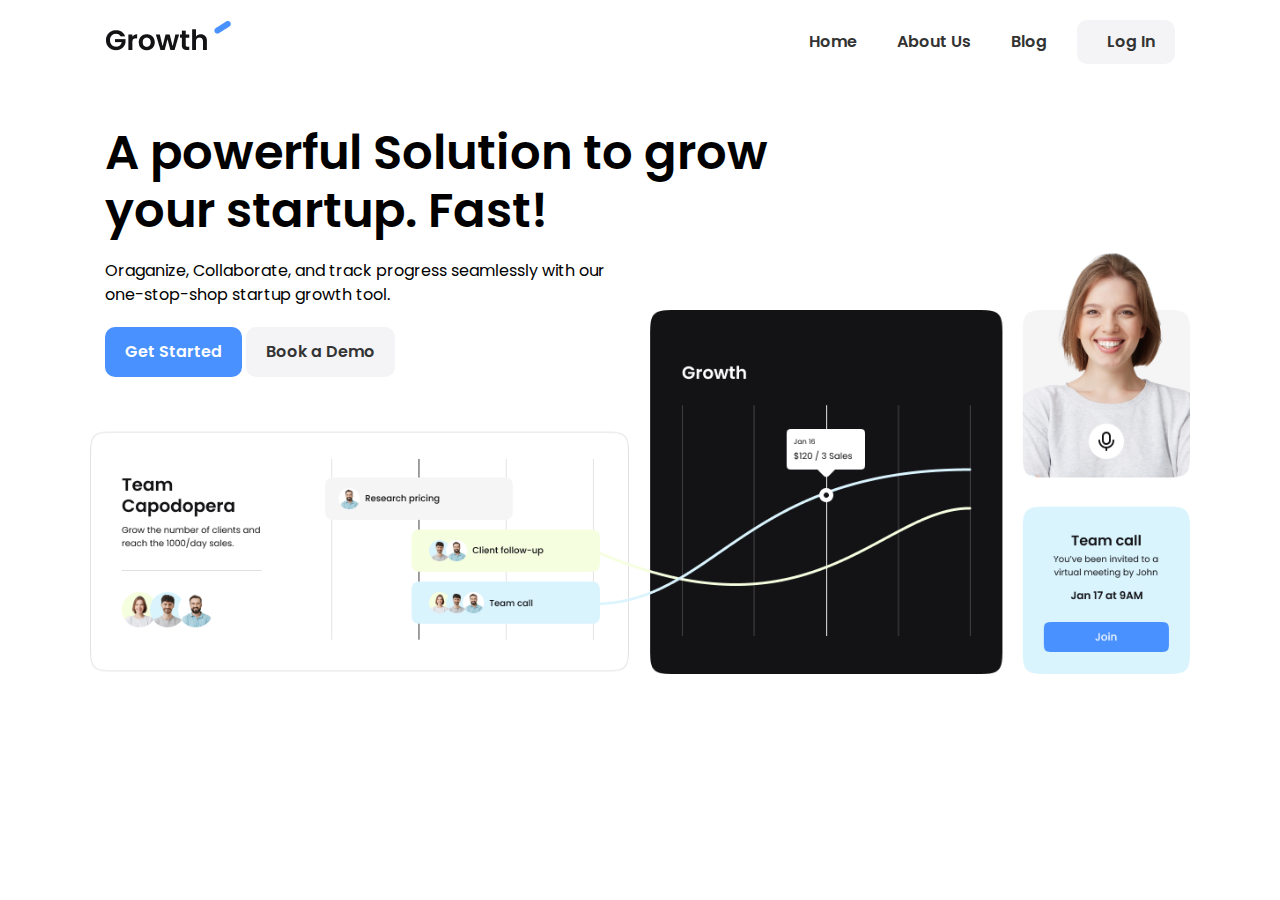
==== landing-page/task-1/index.html @ 0b894fc1 "new task" ====
<!DOCTYPE html>
<html lang="en">
<head>
    <meta charset="UTF-8">
    <meta name="viewport" content="width=device-width, initial-scale=1.0">
    <title>Growth App</title>
    <link rel="preconnect" href="https://fonts.googleapis.com">
<link rel="preconnect" href="https://fonts.gstatic.com" crossorigin>
<link href="https://fonts.googleapis.com/css2?family=Poppins:ital,wght@0,100;0,200;0,300;0,400;0,500;0,600;0,700;0,800;0,900;1,100;1,200;1,300;1,400;1,500;1,600;1,700;1,800;1,900&display=swap" rel="stylesheet">
<link rel="stylesheet" href="https://cdnjs.cloudflare.com/ajax/libs/font-awesome/6.5.2/css/all.min.css" 
integrity="sha512-SnH5WK+bZxgPHs44uWIX+LLJAJ9/2PkPKZ5QiAj6Ta86w+fsb2TkcmfRyVX3pBnMFcV7oQPJkl9QevSCWr3W6A==" 
crossorigin="anonymous" 
referrerpolicy="no-referrer" />   
<link rel="stylesheet" href="css/style.css">
<link rel="shortcut icon" href="images/favicon.ico" type="images/x-icon">
</head>
<body>
<nav class="navbar">
    <div class="container">
        <div class="logo">
            <a href="index.html">
                <img src="images/logo.png" alt="logo">
            </a>
        </div>
        <div class="main-menu">
            <ul>
                <li>
                    <a href="index.html">Home</a>
                </li>
                <li>
                    <a href="#">About Us</a>
                </li>
                <li>
                    <a href="#">Blog</a>
                </li>
                <li>
                    <a class="btn" href="#">
                        <i class="fas fa-user"></i>Log In
                    </a>
                </li>
            </ul>
        </div>
    </div>
</nav>
<!--Hero-->
<Section class="hero">
    <div class="container">
        <div class="hero-content">
            <h1 class="hero-heading text-xxl">
                A powerful Solution to grow your startup. Fast!
            </h1>
            <p class="hero-text">
               Oraganize, Collaborate, and track progress seamlessly with our one-stop-shop startup growth tool. 
            </p>
            <div class="hero-buttons">
                <a href="#" class="btn btn-primary">Get Started</a>
                <a href="#" class="btn"><i class="fas fa-laptop"></i> Book a Demo</a>
            </div>
        </div>
    </div>
</Section>

 <script src="js/main.js"></script>   
</body>
</html>
---- landing-page/task-1/css/style.css ----
* {
box-sizing: border-box;
margin: 0px;
padding: 0px;
}

:root {
    --primary-color:#4891ff;
    --light-color:#f4f4f6;
    --dark-color:#111;
}

body {
    font-family: 'Poppins', sans-serif;
    font-size: 16px;
    line-height: 1.5;
    background: #fff;
}

a {
    text-decoration: none;
    color: #333;
}

ul {
    list-style: none;
}

img {
    max-width: 100%;
    
}

/* Navbar */
.navbar {
    background: #fff;
    padding: 20px;
}

.navbar .container {
    display: flex;
    justify-content: space-between;
    align-items: center;
}

.navbar .main-menu ul {
    display: flex;

}

.navbar ul li a {
    padding: 10px 20px;
    display: block;
    font-weight: 600;
    transition: 0.5s;
}

.navbar ul li a:hover{
    color: var(--primary-color);
}
.navbar ul li a i {
    margin-right: 10px;
}

.navbar ul li:last-child a {
    margin-left: 10px;
}

/* Hero */

.hero {
 margin-bottom: 50px;
}

.hero .container {
    background: url('../images/hero-bg.png') no-repeat;
    background-size: contain;
    background-position: center bottom;
    height: 550px;
}

.hero .hero-content {
    width: 70%;
}

.hero .hero-text {
    width: 70%;
    margin-bottom: 20px;
}

/* Utility Classes */
.container {
    max-width: 1100px;
    margin: 0 auto;
    padding: 0 15px;
}

.container-sm{
    max-width: 800px;
    margin: 0 auto;
    padding: 0 15px;
}

/* Button */
.btn {
    display: inline-block;
    padding: 13px 20px;
    background: var(--light-color);
    color: #333;
    font-weight: 600;
    text-decoration: none;
    border-radius: 10px;
    cursor: pointer;
    transition: 0.5s;
}

.btn:hover {
    opacity: 0.8;
}

.btn-primary {
    background: var(--primary-color);
    color: #fff;
}

.btn-dark {
    background: var(--dark-color);
    color: #fff;
}

.btn-block {
    display: block;
    width: 100%;
}

/* Text Classes */
.text-xxl {
    font-size: 3rem;
    line-height: 1.2;
    font-weight: 600;
    margin: 40px 0 20px;
}

.text-xl {
    font-size: 2.2rem;
    line-height: 1.4;
    font-weight: normal;
    margin: 40px 0 20px;
}

.text-lg {
    font-size: 1.8rem;
    line-height: 1.4;
    font-weight: normal;
    margin: 30px 0 20px;
}

.text-md {
    font-size: 1.2rem;
    line-height: 1.4;
    font-weight: normal;
    margin: 20px 0 10px;
}

.text-sm {
    font-size: 0.9rem;
    line-height: 1.4;
    font-weight: normal;
    margin: 10px 0 5px;
}

.text-center {
    text-align: center;
}
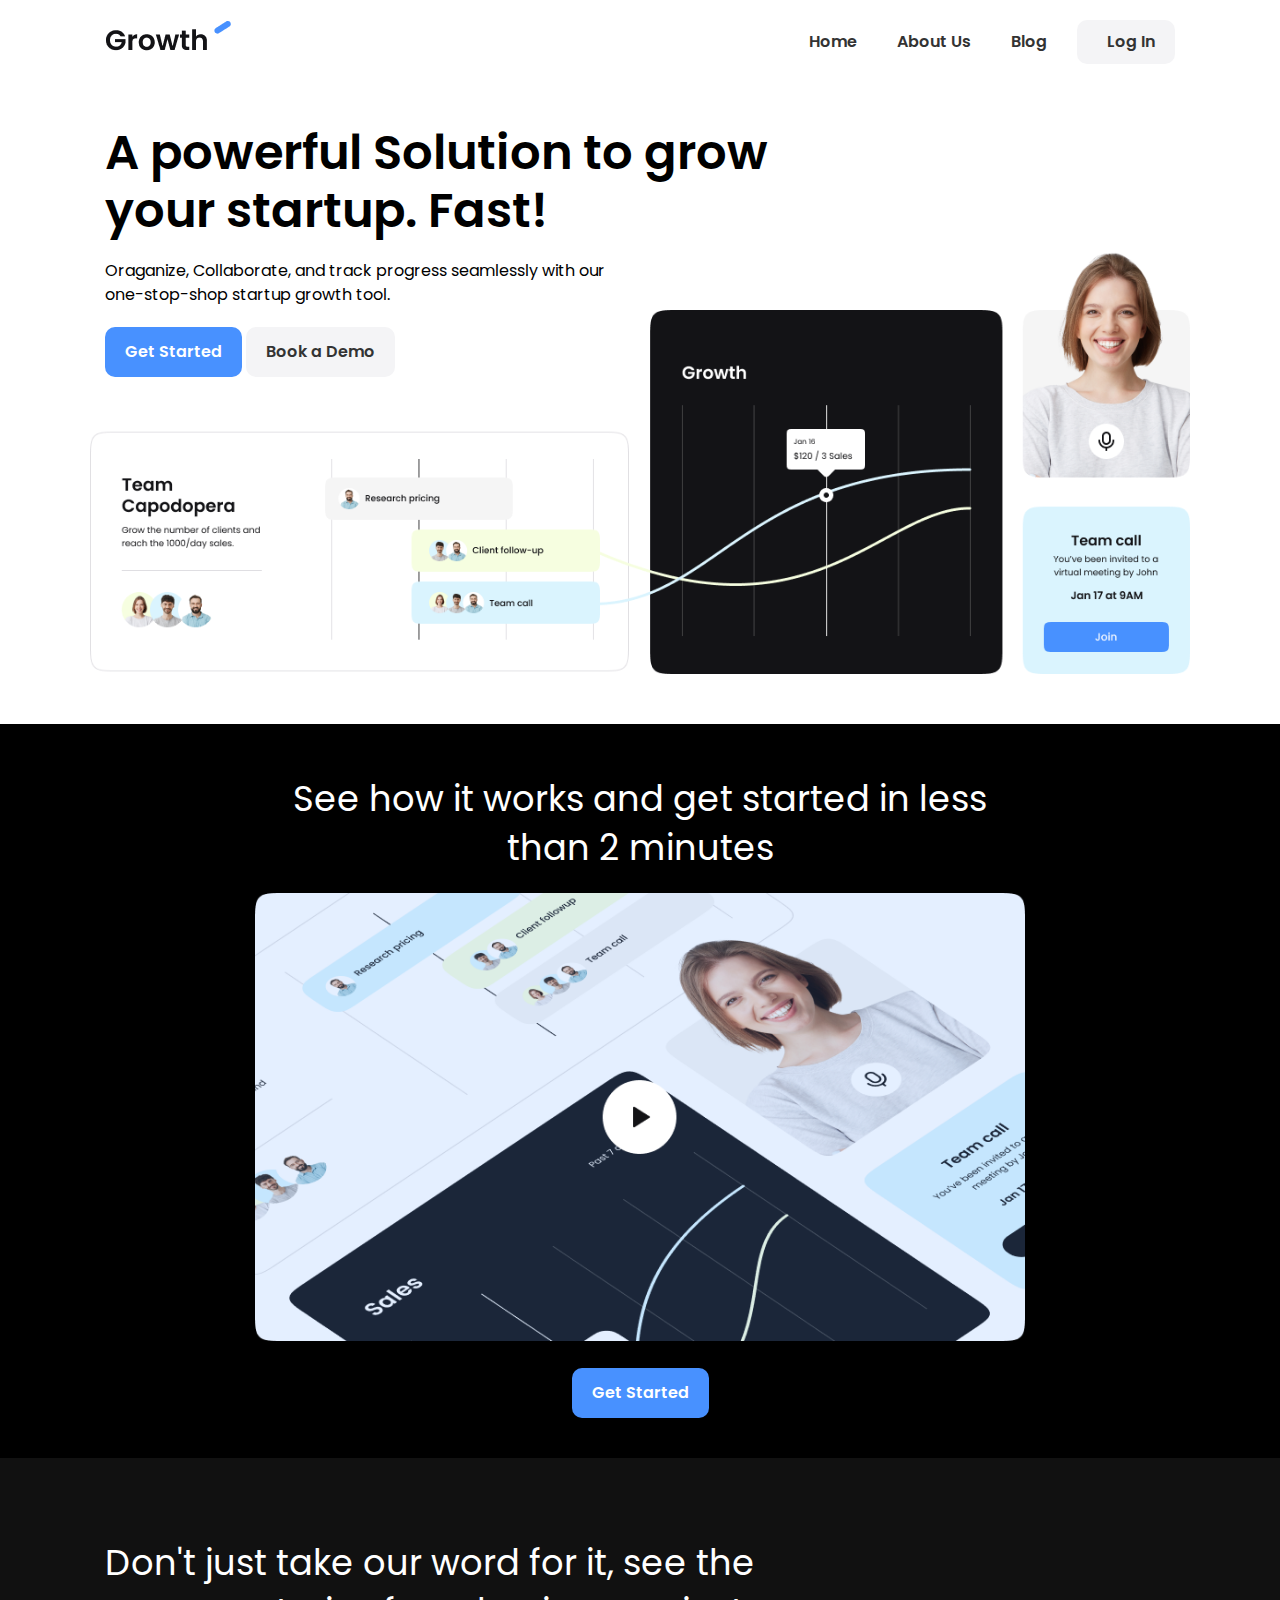
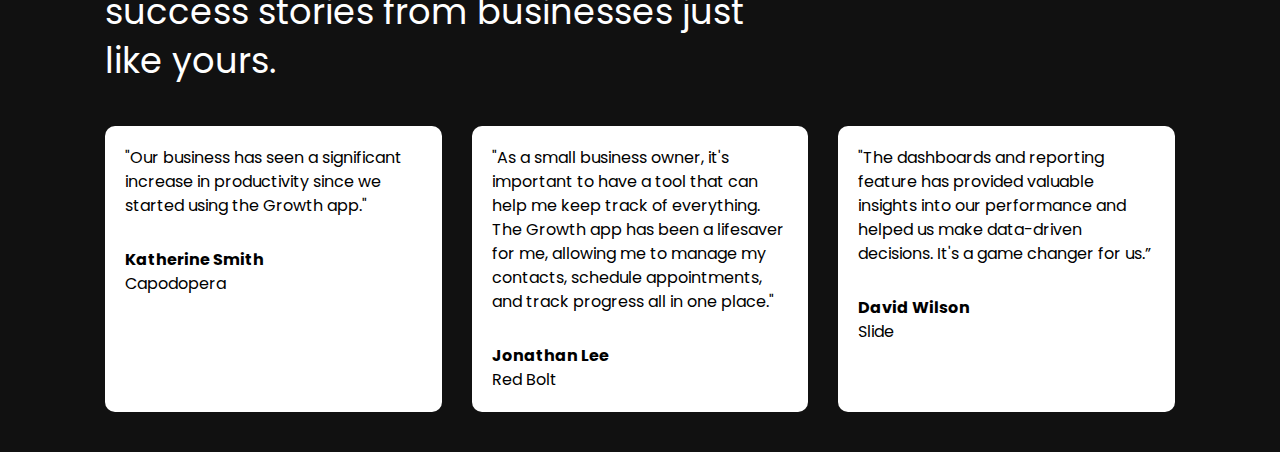
==== commit 3a77a709: "next section" ====
--- a/landing-page/task-1/index.html
+++ b/landing-page/task-1/index.html
@@ -59,7 +59,54 @@
         </div>
     </div>
 </Section>
-
+<!--Video Section-->
+<section class="video bg-black">
+    <div class="container-sm">
+        <h2 class="video-heading text-xl text-center">
+            See how it works and get started in less than 2 minutes
+        </h2> 
+        <div class="video-content">
+            <a href="#">
+                <img src="images/video-preview.png" alt="video" class="video-preview"/>
+            </a>
+            <a href="#" class="btn btn-primary">Get Started</a>
+            
+        </div>
+    </div>
+</section>
+<!--Testimonial-->
+<section class="testimonials bg-dark">
+    <div class="container">
+        <h3 class="testimonials-heading text-xl">
+            Don't just take our word for it, see the success stories from businesses just like yours.
+        </h3>
+        <div class="testimonials-grid">
+            <div class="card">
+                <p>
+                    "Our business has seen a significant increase in productivity since we started using the Growth app."
+                </p>
+                <p>Katherine Smith</p>
+                <p>Capodopera</p>
+            </div>
+            <div class="card">
+                <p>
+                    "As a small business owner, it's important to have a tool that can help me keep track of everything. The Growth app has been a lifesaver for me, 
+                    allowing me to manage my contacts, schedule appointments, and track progress all in one place."
+                </p>
+                <p>Jonathan Lee</p>
+                <p>Red Bolt</p>
+            </div>
+            <div class="card">
+                <p>
+                    "The dashboards and reporting feature has provided valuable insights into our performance and helped us make data-driven decisions. 
+                    It's a game changer for us.”
+                </p>
+                <p>David Wilson</p>
+                <p>Slide</p>
+            </div>
+        </div>
+    </div>
+</section>
  <script src="js/main.js"></script>   
 </body>
 </html>--- a/landing-page/task-1/css/style.css
+++ b/landing-page/task-1/css/style.css
@@ -86,6 +86,43 @@
 .hero .hero-text {
     width: 70%;
     margin-bottom: 20px;
+}
+
+/* Video */
+.video {
+    padding: 10px 0 40px;
+}
+
+.video-content {
+    display: flex;
+    flex-direction: column;
+    align-items: center;
+}
+.video-preview {
+    margin-bottom: 20px;
+}
+
+/* Testimonials */
+.testimonials {
+    padding: 40px 0;
+}
+
+.testimonials .testimonials-heading {
+    width: 700px;
+    margin-bottom: 40px;
+    
+}
+
+.testimonials-grid {
+    display: grid;
+    grid-template-columns: repeat(3, 1fr);
+    gap: 30px;
+
+}
+
+.testimonials .card p:nth-child(2){
+    margin-top: 30px;
+    font-weight: bold;
 }
 
 /* Utility Classes */
@@ -171,4 +208,32 @@
 
 .text-center {
     text-align: center;
-}+}
+
+/* Background */
+.bg-primary {
+    background: var(--primary-color);
+    color: #fff;
+}
+
+.bg-light {
+    background: var(--light-color);
+    color: #333;
+}
+
+.bg-dark{
+    background: var(--dark-color);
+    color: #fff;
+}
+
+.bg-black{
+    background: #000;
+    color: #fff;
+}
+ /* Card */
+.card {
+    background: #fff;
+    color: #000;
+    border-radius: 10px;
+    padding: 20px;
+}
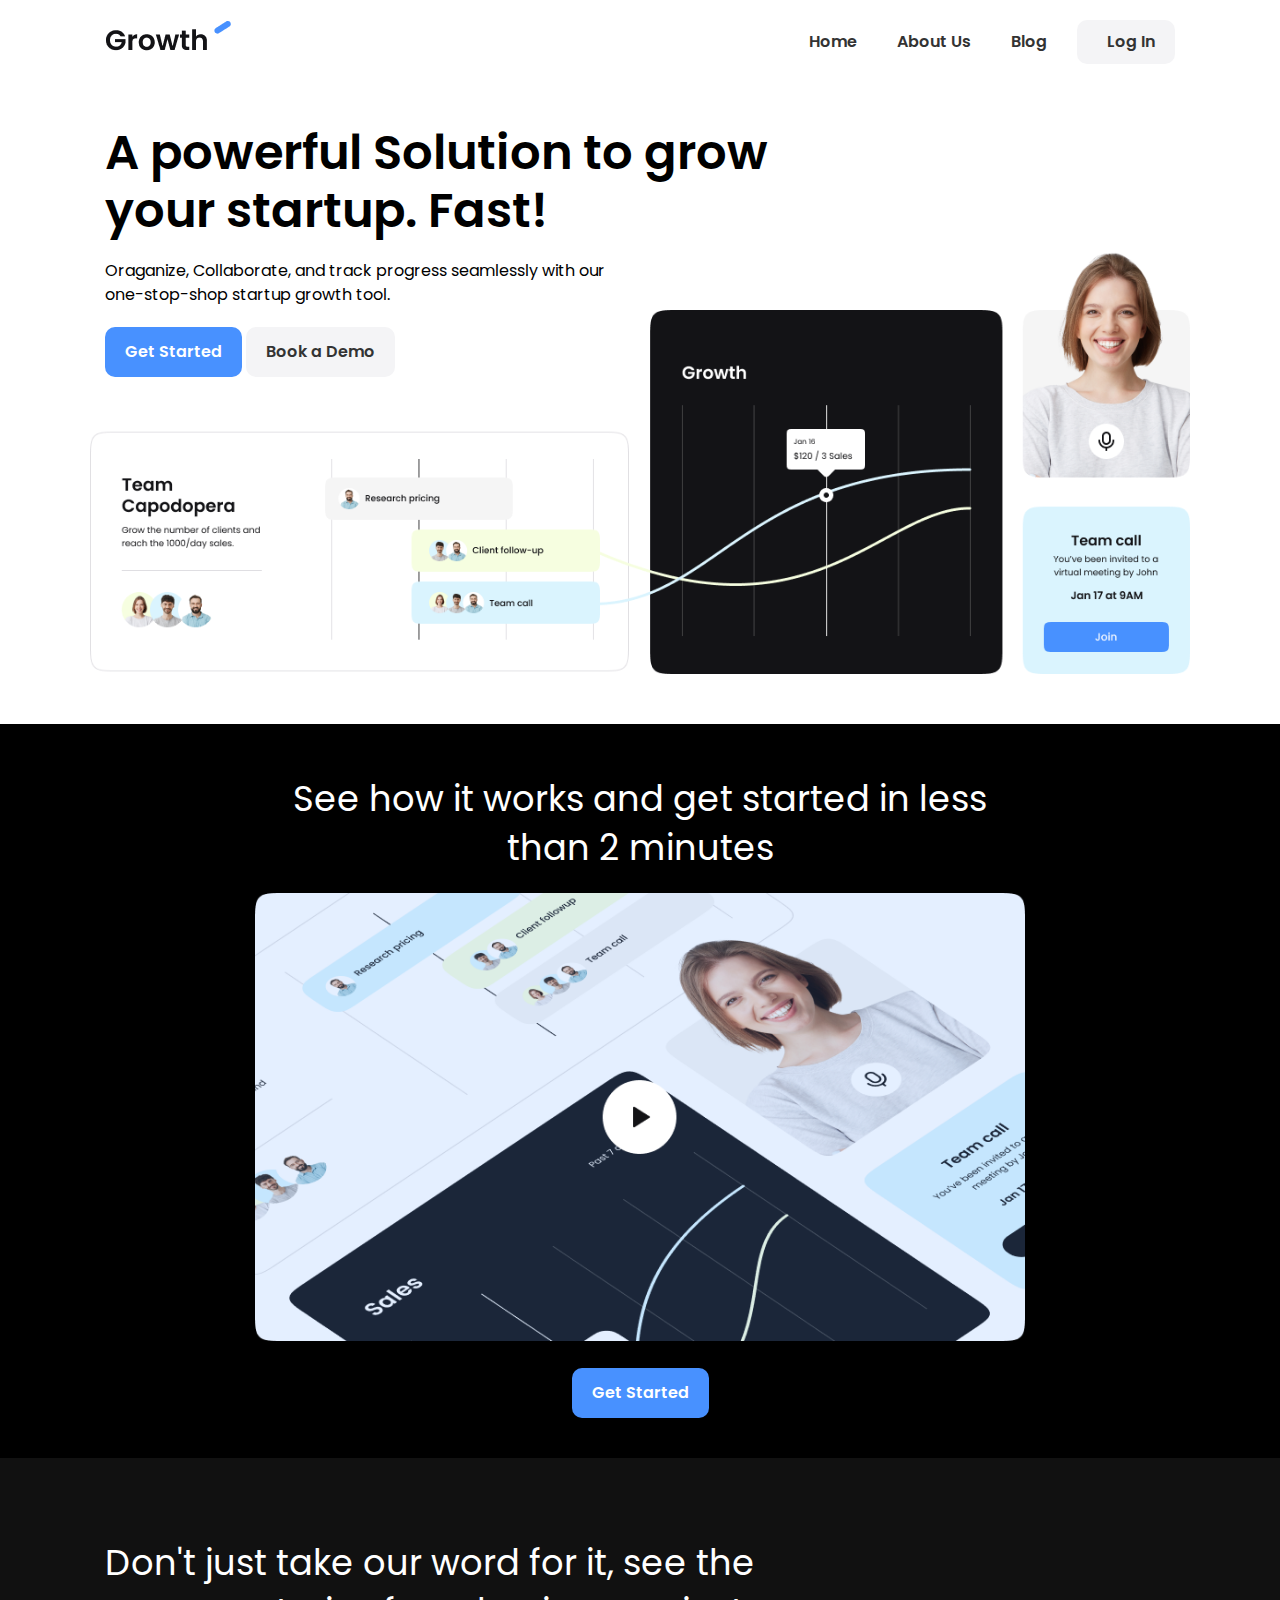
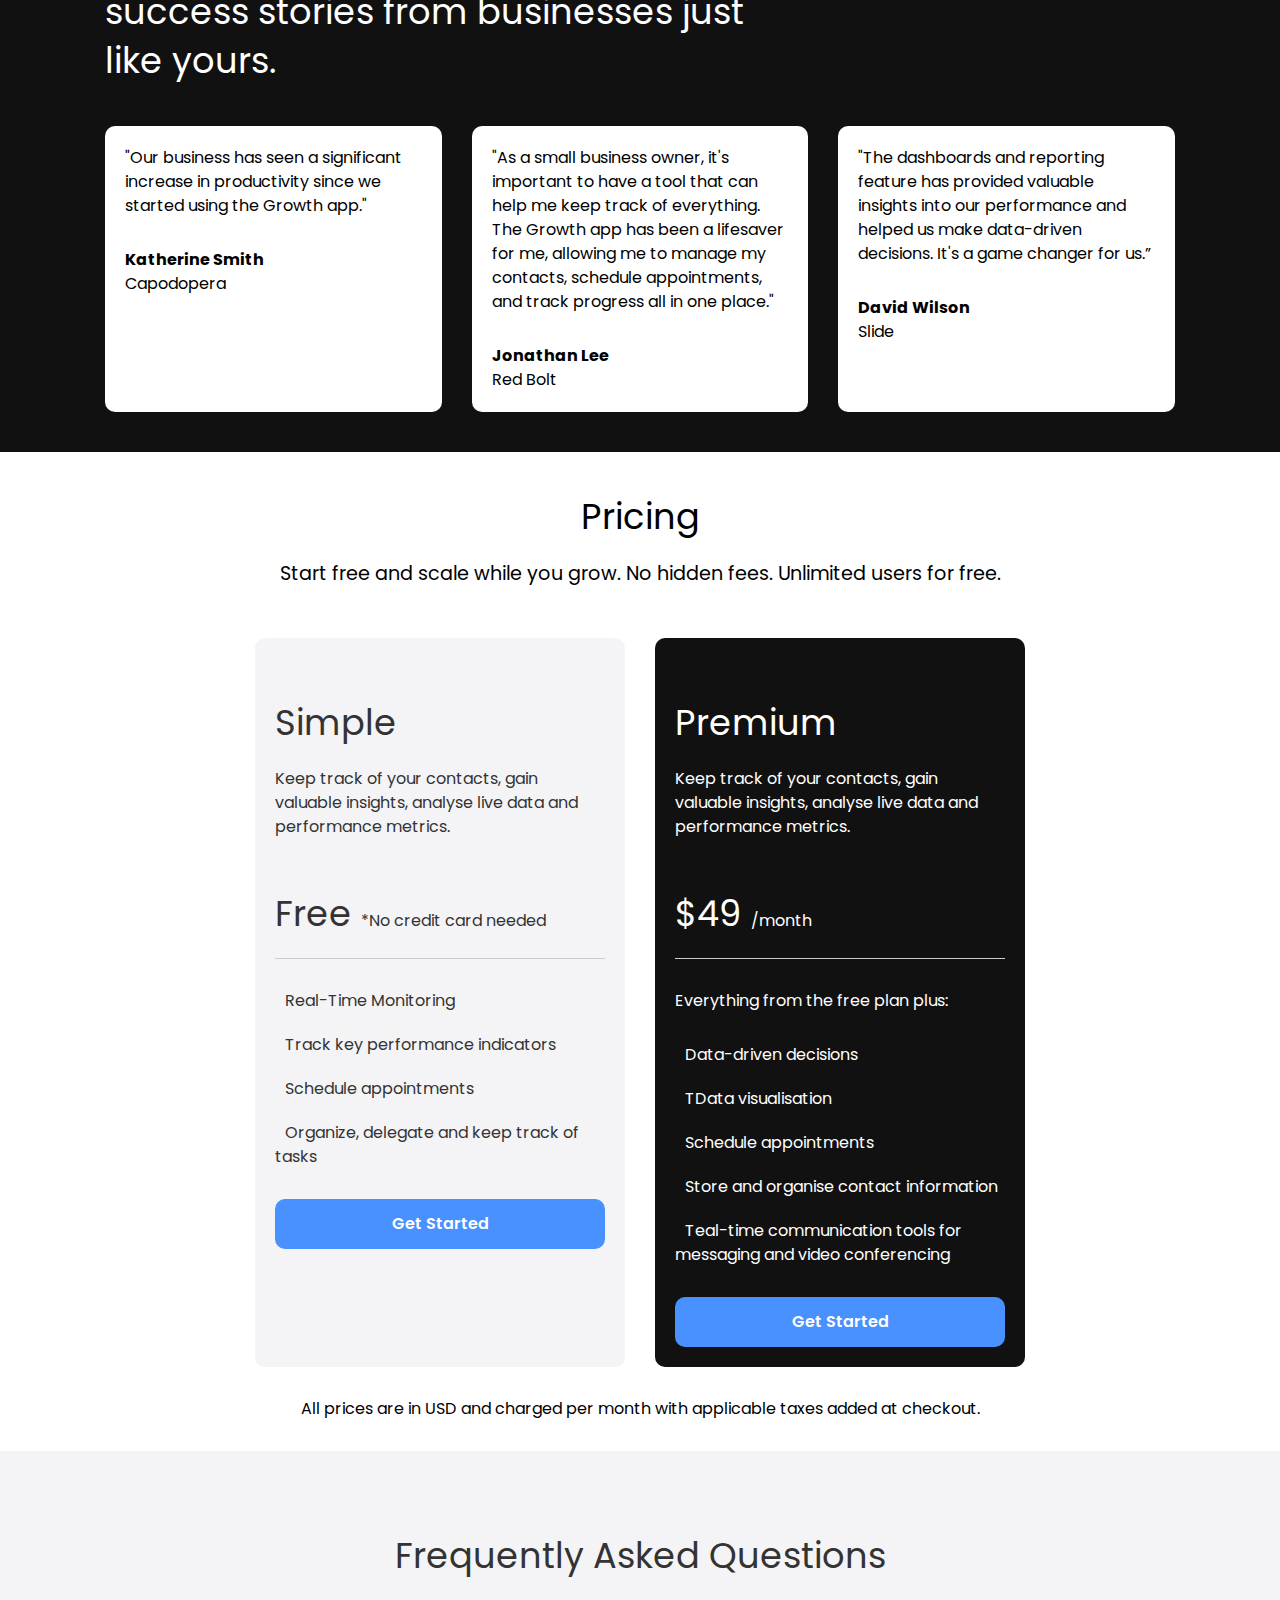
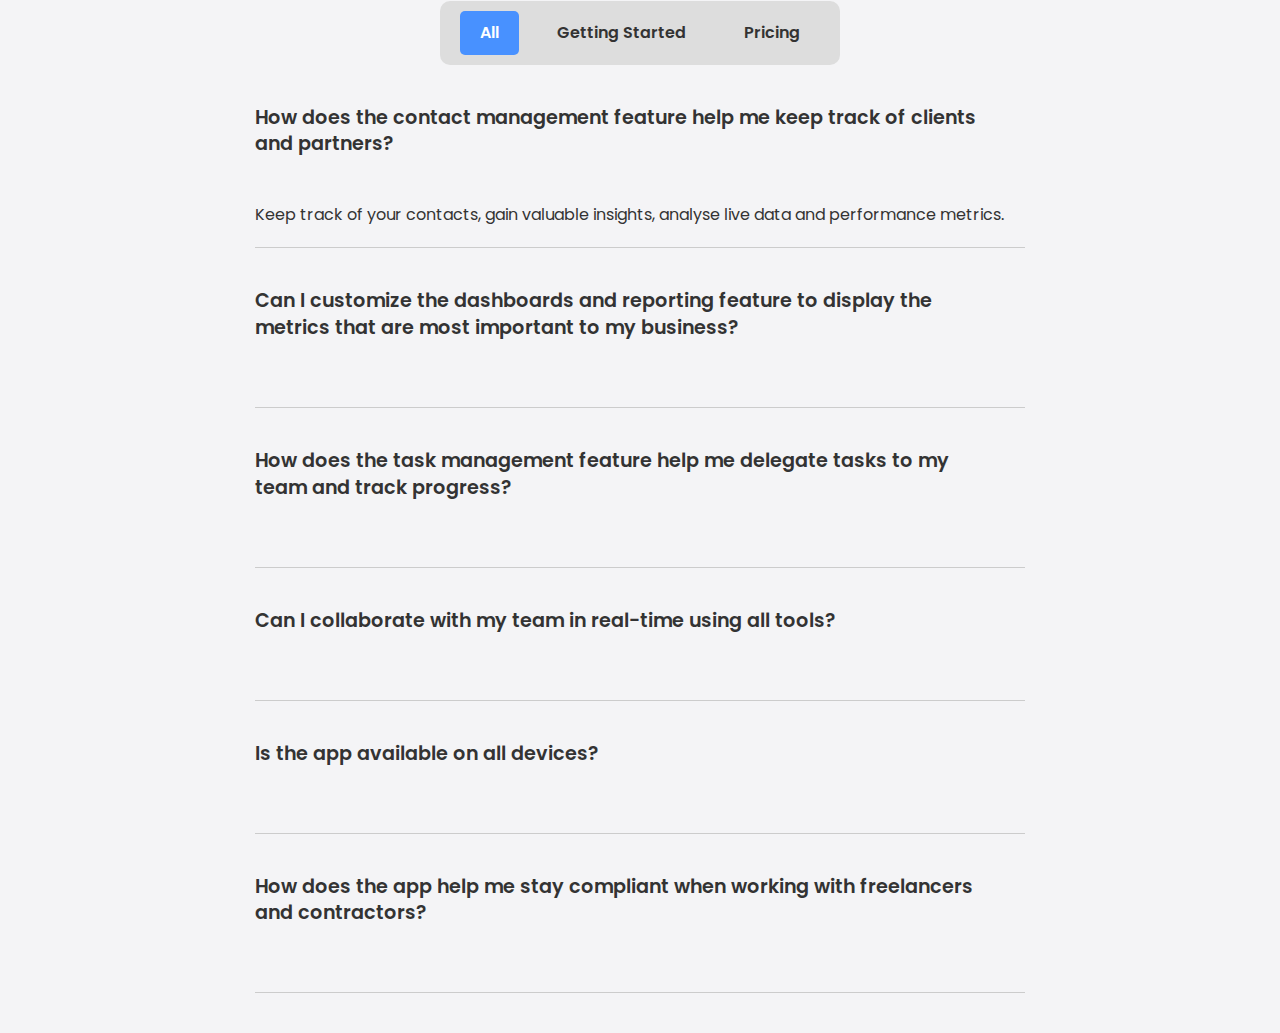
==== commit a203ceba: "next section" ====
--- a/landing-page/task-1/index.html
+++ b/landing-page/task-1/index.html
@@ -107,6 +107,186 @@
         </div>
     </div>
 </section>
- <script src="js/main.js"></script>   
+<!--Pricing-->
+<section class="pricing">
+    <div class="container-sm">
+        <h3 class="pricing-heading text-xl text-center">
+            Pricing
+        </h3>
+        <p class="pricing-subheading text-md text-center">
+            Start free and scale while you grow. No hidden fees. Unlimited users for free.
+        </p>
+        <div class="pricing-grid">
+            <!--Pricing Card 1-->
+            <div class="card bg-light">
+                <div class="pricing-card-header">
+                    <h4 class="pricing-heading text-xl">
+                        Simple
+                    </h4>
+                    <p class="pricing-card-subheading">
+                        Keep track of your contacts, gain valuable insights, analyse live data and performance metrics.
+                    </p>
+                    <p class="pricing-card-price">
+                        <span class="text-xl">
+                            Free
+                        </span>
+                        *No credit card needed
+                    </p>
+                </div>
+                <div class="pricing-card-body">
+                    <ul>
+                        <li>
+                        <i class="fas fa-check"></i> Real-Time Monitoring
+                    </li>
+                    <li>
+                        <i class="fas fa-check"></i> Track key performance indicators
+                    </li>
+                    <li>
+                        <i class="fas fa-check"></i> Schedule appointments
+                    </li>
+                    <li>
+                        <i class="fas fa-check"></i>Organize, delegate and keep track of tasks
+                    </li>
+                    </ul>
+                    <a href="#" class="btn btn-primary btn-block">Get Started</a>
+                </div>
+            </div>
+        
+
+        
+            <!--Pricing Card 2-->
+            <div class="card bg-dark">
+                <div class="pricing-card-header">
+                    <h4 class="pricing-heading text-xl">
+                        Premium
+                    </h4>
+                    <p class="pricing-card-subheading">
+                        Keep track of your contacts, gain valuable insights, analyse live data and performance metrics.                    </p>
+                    <p class="pricing-card-price">
+                        <span class="text-xl">
+                            $49
+                        </span>
+                        /month
+                    </p>
+                </div>
+                <div class="pricing-card-body">
+                    <p >Everything from the free plan plus:</p>
+                    <ul>
+                        <li>
+                        <i class="fas fa-check"></i> Data-driven decisions
+                    </li>
+                    <li>
+                        <i class="fas fa-check"></i> TData visualisation
+                    </li>
+                    <li>
+                        <i class="fas fa-check"></i> Schedule appointments
+                    </li>
+                    <li>
+                        <i class="fas fa-check"></i>Store and organise contact information
+                    </li>
+                    <li>
+                        <i class="fas fa-check"></i>Teal-time communication tools for messaging and video conferencing
+
+                    </li>
+                    </ul>
+                    <a href="#" class="btn btn-primary btn-block">Get Started</a>
+                </div>
+            </div>
+        
+
+      </div>
+      <p class="pricing-footer text-center">
+        All prices are in USD and charged per month with applicable taxes added at checkout.
+    </p>
+    </div>
+</section>
+
+<!-- FAQ -->
+<section class="faq bg-light">
+    <div class="container-sm">
+        <h3 class="text-xl text-center">
+            Frequently Asked Questions
+        </h3>
+        <ul class="faq-menu">
+            <li class="active">All</li>
+            <li> Getting  Started </li>
+            <li> Pricing </li>
+        </ul>
+        <div class="faq-content">
+            <div class="faq-group">
+                <div class="faq-group-header">
+                    <h4 class="text-md">
+                        How does the contact management feature help me keep track of clients and partners?
+                    </h4>
+                    <i class="fas fa-minus"></i>
+                </div>
+                <div class="faq-group-body open">
+                    <p>Keep track of your contacts, gain valuable insights, analyse live data and performance metrics.</p>
+
+                </div>
+            </div>
+
+            <div class="faq-group">
+                <div class="faq-group-header">
+                    <h4 class="text-md">
+                        Can I customize the dashboards and reporting feature to display the metrics that are most important to my business?                    </h4>
+                    <i class="fas fa-plus"></i>
+                </div>
+                <div class="faq-group-body">
+                    <p>Keep track of your contacts, gain valuable insights, analyse live data and performance metrics.</p>
+
+                </div>
+            </div>
+
+            <div class="faq-group">
+                <div class="faq-group-header">
+                    <h4 class="text-md">
+                        How does the task management feature help me delegate tasks to my team and track progress?</h4>
+                    <i class="fas fa-plus"></i>
+                </div>
+                <div class="faq-group-body">
+                    <p>Keep track of your contacts, gain valuable insights, analyse live data and performance metrics.</p>
+
+                </div>
+            </div>
+            <div class="faq-group">
+                <div class="faq-group-header">
+                    <h4 class="text-md">
+                        Can I collaborate with my team in real-time using all tools?</h4>
+                    <i class="fas fa-plus"></i>
+                </div>
+                <div class="faq-group-body">
+                    <p>Keep track of your contacts, gain valuable insights, analyse live data and performance metrics.</p>
+
+                </div>
+            </div>
+
+            <div class="faq-group">
+                <div class="faq-group-header">
+                    <h4 class="text-md">
+                        Is the app available on all devices?</h4>
+                    <i class="fas fa-plus"></i>
+                </div>
+                <div class="faq-group-body">
+                    <p>Keep track of your contacts, gain valuable insights, analyse live data and performance metrics.</p>
+
+                </div>
+            </div>
+
+            <div class="faq-group">
+                <div class="faq-group-header">
+                    <h4 class="text-md">
+                        How does the app help me stay compliant when working with freelancers and contractors?</h4>
+                    <i class="fas fa-plus"></i>
+                </div>
+                <div class="faq-group-body">
+                    <p>Keep track of your contacts, gain valuable insights, analyse live data and performance metrics.</p>
+
+                </div>
+            </div>
+        </div>
+    </div>
+</section>
+<script src="js/main.js"></script>   
 </body>
 </html>--- a/landing-page/task-1/css/style.css
+++ b/landing-page/task-1/css/style.css
@@ -93,12 +93,12 @@
     padding: 10px 0 40px;
 }
 
-.video-content {
+.video .video-content {
     display: flex;
     flex-direction: column;
     align-items: center;
 }
-.video-preview {
+.video .video-preview {
     margin-bottom: 20px;
 }
 
@@ -113,7 +113,7 @@
     
 }
 
-.testimonials-grid {
+.testimonials  .testimonials-grid {
     display: grid;
     grid-template-columns: repeat(3, 1fr);
     gap: 30px;
@@ -124,6 +124,104 @@
     margin-top: 30px;
     font-weight: bold;
 }
+
+/* Pricing */
+
+.pricing .pricing-grid {
+    display: grid;
+    grid-template-columns: repeat(2, 1fr);
+    gap: 30px;
+    margin-top: 50px;
+}
+
+.pricing .pricing-card-subheading {
+    margin-bottom: 30px;
+}
+
+.pricing .pricing-card-price {
+    margin-bottom: 30px;
+    padding: 20px 0;
+    border-bottom: 1px solid #ccc;
+}
+
+.pricing ul {
+    margin: 30px 0;
+}
+
+.pricing ul li {
+    margin-bottom: 20px;
+}
+
+.pricing ul li i {
+    margin-right: 10px;
+}
+
+.pricing .pricing-footer {
+    margin: 30px 0;
+}
+
+/* FAQ */
+.faq {
+    padding: 40px 0;
+
+}
+
+.faq-group {
+    border-bottom: 1px solid #ccc;
+    padding-bottom: 20px;
+}
+
+.faq .faq-group .faq-group-header {
+    padding: 20px 0;
+    margin-bottom: 15px;
+    position: relative;
+}
+
+.faq .faq-group .faq-group-header h4 {
+    font-weight: 600;
+    width: 95%;
+}
+
+.faq .faq-group .faq-group-header i {
+    position: absolute;
+    right: 0;
+    top: 35px;
+    font-size: 1.3rem;
+    cursor: pointer;
+}
+
+.faq .faq-group .faq-group-body {
+    display: none;
+}
+
+.faq .faq-group .faq-group-body.open {
+    display: block;
+}
+
+.faq ul.faq-menu {
+    max-width: 400px;
+    margin: auto;
+    display: flex;
+    justify-content: space-between;
+    align-items: center;
+    background: #ddd;
+    padding: 10px 20px;
+    border-radius: 10px;
+    font-weight: 600;
+    cursor: pointer;
+}
+
+.faq ul.faq-menu li {
+    padding: 10px 20px;
+    border-radius: 5px;
+    text-align: center;
+}
+
+.faq ul.faq-menu li.active {
+    background: var(--primary-color);
+    color: #fff;
+}
+
 
 /* Utility Classes */
 .container {
@@ -137,6 +235,15 @@
     margin: 0 auto;
     padding: 0 15px;
 }
+
+ /* Card */
+ .card {
+    background: #fff;
+    color: #000;
+    border-radius: 10px;
+    padding: 20px;
+}
+
 
 /* Button */
 .btn {
@@ -148,6 +255,7 @@
     text-decoration: none;
     border-radius: 10px;
     cursor: pointer;
+    text-align: center;
     transition: 0.5s;
 }
 
@@ -230,10 +338,3 @@
     background: #000;
     color: #fff;
 }
- /* Card */
-.card {
-    background: #fff;
-    color: #000;
-    border-radius: 10px;
-    padding: 20px;
-}
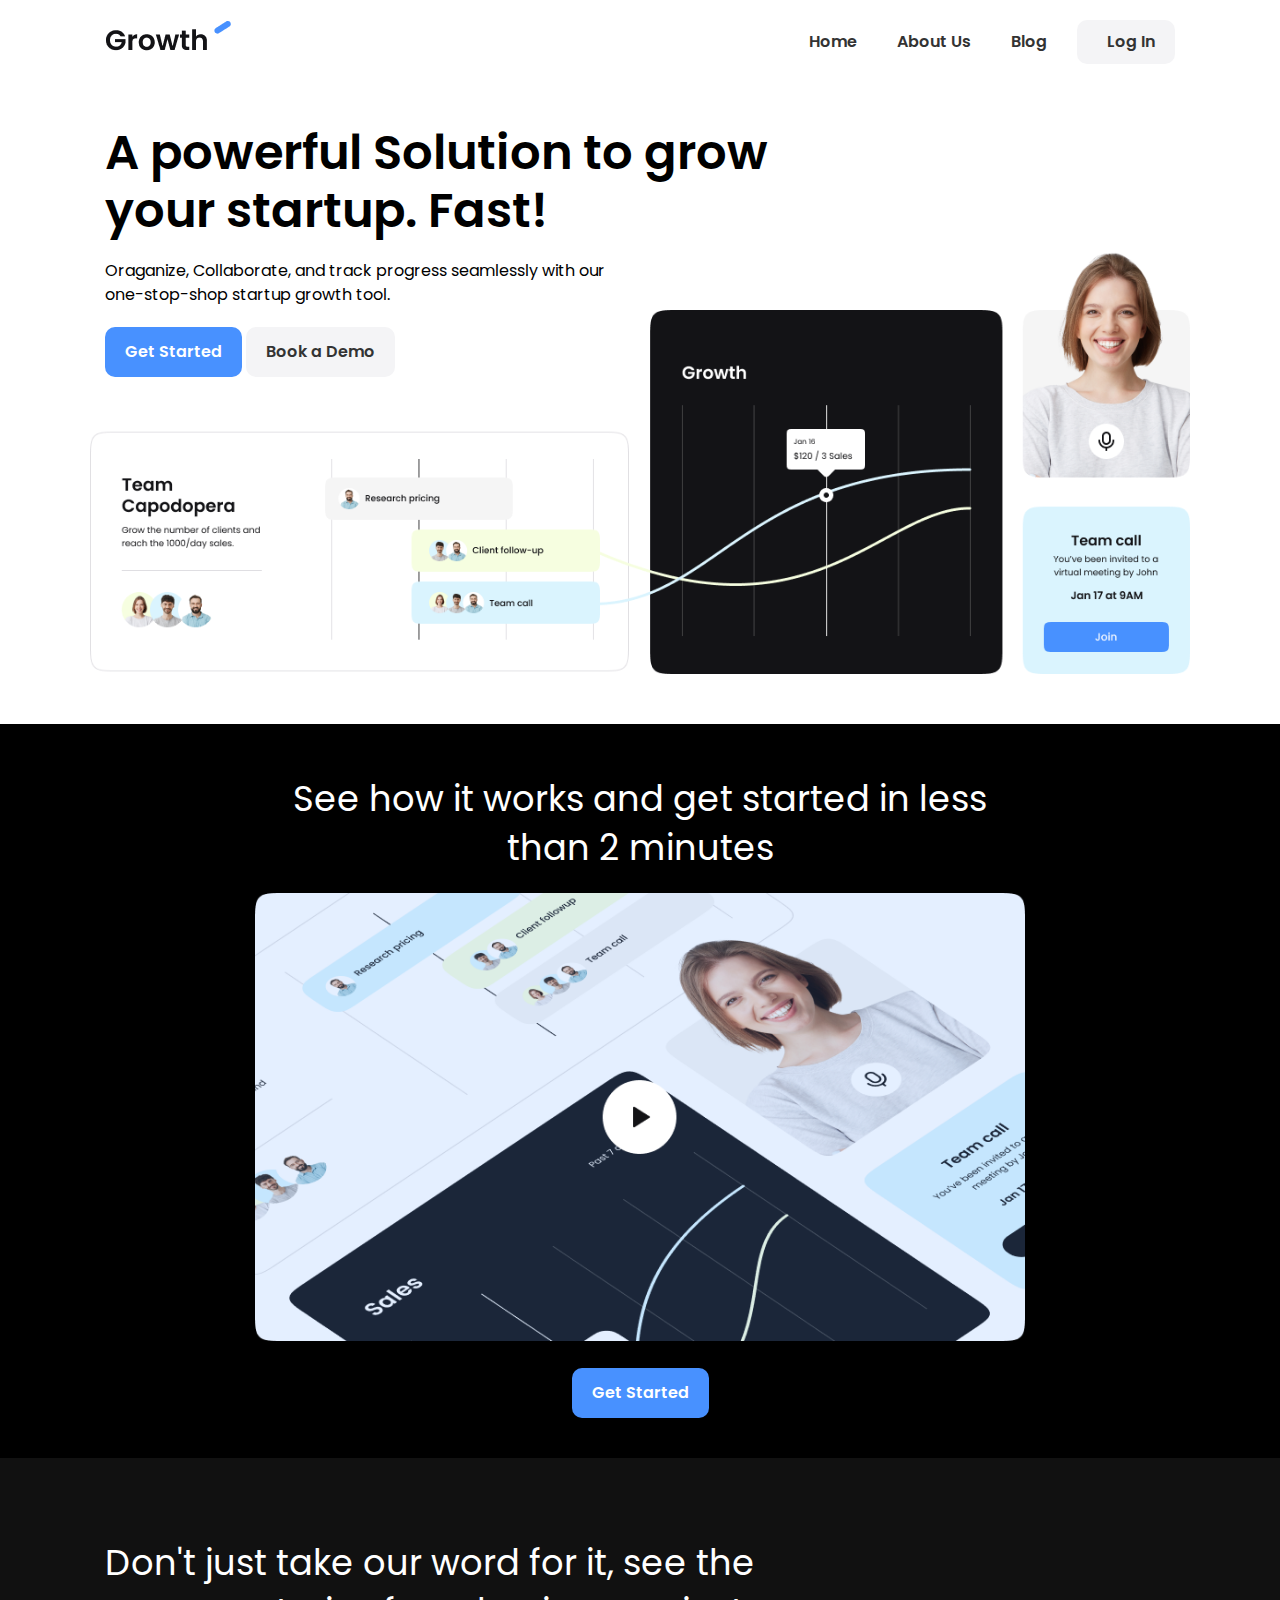
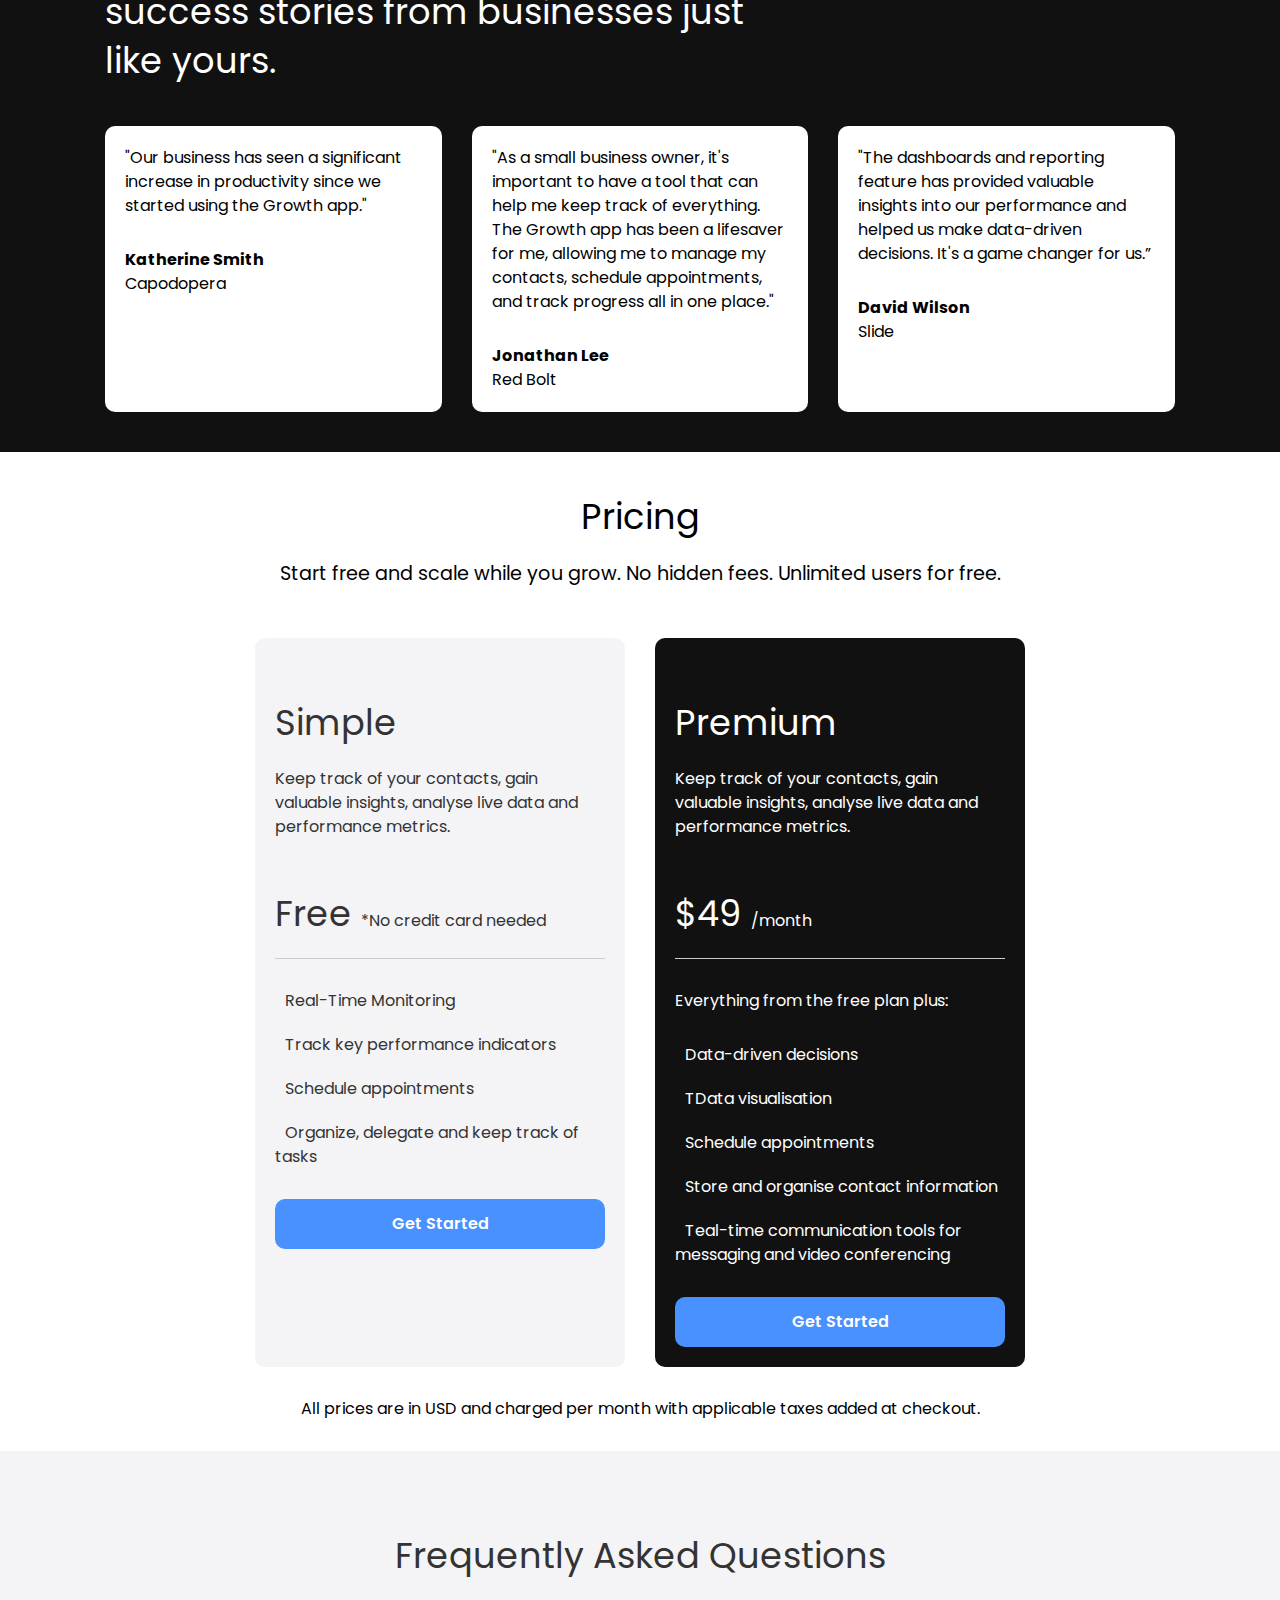
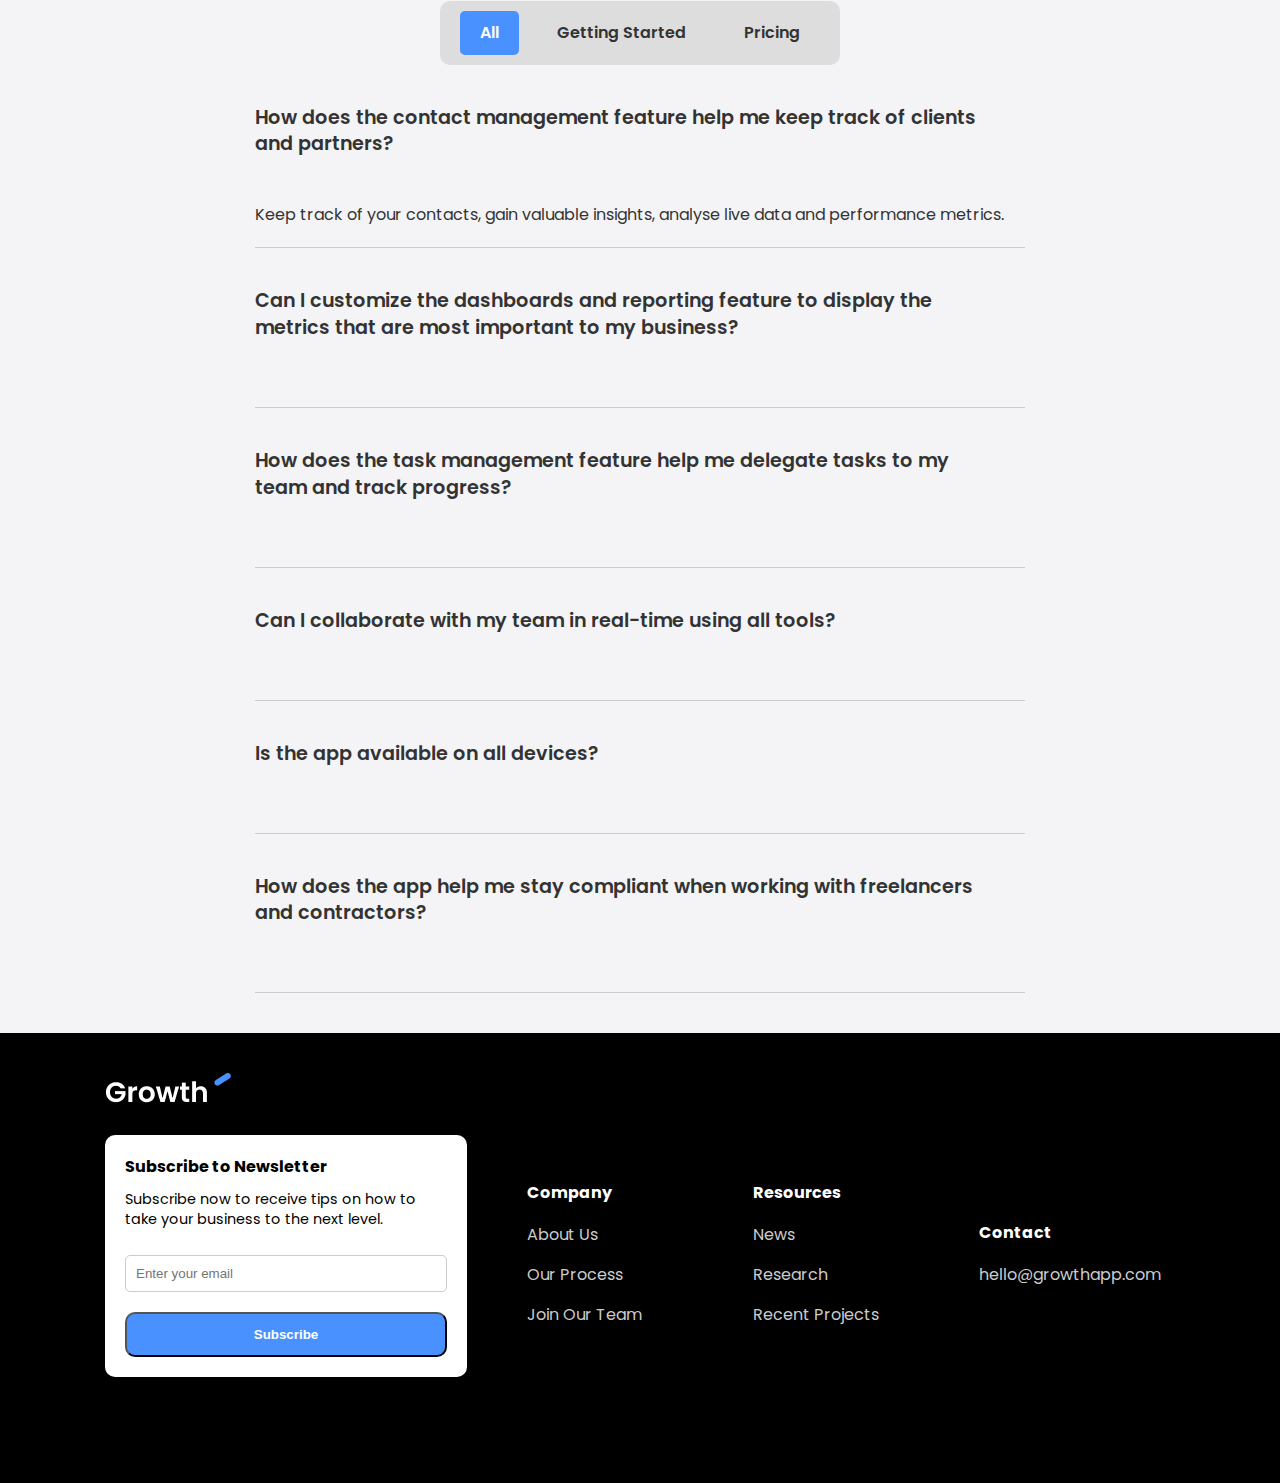
==== commit 30d213c3: "final done" ====
--- a/landing-page/task-1/index.html
+++ b/landing-page/task-1/index.html
@@ -40,6 +40,31 @@
                 </li>
             </ul>
         </div>
+        <!-- Hamburger Button-->
+        <button id="hamburger-button" class="hamburger-button">
+            <div class="hamburger-line"></div>
+            <div class="hamburger-line"></div>
+            <div class="hamburger-line"></div>
+            <div class="mobile-menu">
+                <ul>
+                    <li>
+                        <a href="index.html">Home</a>
+                    </li>
+                    <li>
+                        <a href="#">About Us</a>
+                    </li>
+                    <li>
+                        <a href="#">Blog</a>
+                    </li>
+                    <li>
+                        <a class="btn" href="#">
+                            <i class="fas fa-user"></i>Log In
+                        </a>
+                    </li>
+                </ul>
+            </div>
+
+        </button>
     </div>
 </nav>
 <!--Hero-->
@@ -287,6 +312,51 @@
         </div>
     </div>
 </section>
+<!-- Footer -->
+<footer class ="footer bg-black">
+    <div class="container">
+        <div class="footer-grid">
+            <div>
+                <a href="index.html">
+                    <img src="images/logo-white.png" alt="logo">
+                </a>
+                <div class="card">
+                    <h4>Subscribe to Newsletter</h4>
+                    <p class="text-sm">Subscribe now to receive  tips on how to take your business to the next level.</p>
+                    <form>
+                        <input type="email" id="email" placeholder="Enter your email">
+                        <button type="submit" class="btn btn-primary btn-block">Subscribe</button>
+                    </form>
+                </div>
+                <i class="fab fa-linkedin"></i>
+                <i class="fab fa-twitter"></i>
+            </div>
+            <div>
+                <h4>Company</h4>
+                <ul>
+                    <li><a href="#">About Us</a></li>
+                    <li><a href="#">Our Process</a></li>
+                    <li><a href="#">Join Our Team</a></li>
+                </ul>
+            </div>
+            <div>
+                <h4>Resources</h4>
+                <ul>
+                    <li><a href="#">News</a></li>
+                    <li><a href="#">Research</a></li>
+                    <li><a href="#">Recent Projects</a></li>
+                </ul>
+            </div>
+            <div>
+                <h4>Contact</h4>
+                <ul>
+                    <li><a href="#">hello@growthapp.com</a></li>
+                    
+                </ul>
+            </div>
+        </div>
+    </div>
+</footer>
 <script src="js/main.js"></script>   
 </body>
 </html>--- a/landing-page/task-1/css/style.css
+++ b/landing-page/task-1/css/style.css
@@ -15,6 +15,7 @@
     font-size: 16px;
     line-height: 1.5;
     background: #fff;
+    overflow-x: hidden;
 }
 
 a {
@@ -222,6 +223,47 @@
     color: #fff;
 }
 
+/* Footer */
+.footer {
+    padding: 40px 0;
+}
+
+.footer h4 {
+    margin-bottom:10px;
+}
+
+.footer ul li {
+    line-height: 2.5;
+}
+
+.footer a {
+    color: #ccc;
+}
+
+.footer i {
+    font-size: 1.5rem;
+    margin-right: 10px;
+}
+
+.footer-grid {
+    display: grid;
+    grid-template-columns: 2fr 1fr 1fr 1fr;
+    gap: 30px;
+    justify-content: center;
+    align-items: center;
+}
+
+.footer .card {
+    margin: 20px 30px 30px 0;
+}
+
+.footer input[type='email'] {
+    width: 100%;
+    padding: 10px;
+    border: 1px solid #ccc;
+    border-radius:5px;
+    margin: 20px 0;
+}
 
 /* Utility Classes */
 .container {
@@ -338,3 +380,131 @@
     background: #000;
     color: #fff;
 }
+
+/* Hamburger Button */
+.hamburger-button {
+    display: none;
+    background: none;
+    border: none;
+    cursor: pointer;
+    padding: 10px;
+    z-index: 1000;
+}
+
+.hamburger-button .hamburger-line {
+    width: 30px;
+    height: 3px;
+    background: #333;
+    margin: 6px 0;
+    z-index: 999999;
+    position: relative;
+
+}
+
+/* Mobile Menu */
+.mobile-menu {
+    position: fixed;
+    top: 0;
+    right: -300px;
+    width: 250px;
+    height: 100%;
+    z-index: 100;
+    background: #fff;
+    box-shadow: 0px 0px 10px rgba(0, 0, 0, 0.2);
+    transition: right 0.3s ease-in-out;
+}
+
+.mobile-menu.active {
+    right: 0;
+    
+}
+.mobile-menu ul {
+     margin-top: 100px;
+     padding-right: 10px;
+
+}
+
+.mobile-menu ul li {
+    margin: 10px 0;
+}
+
+.mobile-menu ul li a {
+    font-size: 20px;
+    transition: 0.3s;
+}
+
+/* Media Queries */
+@media (max-width: 960px){
+    .text-xxl {
+        font-size: 2.5rem;
+    }
+}
+
+@media (max-width: 670px){
+    .navbar .main-menu {
+        display: none;
+    }
+    .navbar .hamburger-button {
+        display: block;
+    }
+
+    .hero .container {
+        background: url('../images/hero-bg-mobile.png') no-repeat;
+        background-size: 350px 400px;
+        background-position: bottom;
+        height: 770px;
+
+    }
+
+    .hero .hero-content, .hero .hero-text {
+        width: 100%;
+        text-align: center;
+
+    }
+     .hero .hero-buttons .btn {
+        margin-bottom:10px;
+        display: block;
+        width: 100%;
+     }
+
+     /* text */
+     .text-xl{
+        font-size: 1.9rem;
+     }
+
+     .text-lg {
+        font-size: 1.5rem;
+     }
+
+     .text-md {
+        font-size: 1.1rem;
+     }
+
+     .testimonials .testimonials-heading {
+        max-width: 100%;
+        text-align: center;
+     }
+
+     .testimonials .testimonials-grid, .pricing .pricing-grid, .footer .footer-grid {
+        grid-template-columns: 1fr;
+     }
+
+     .footer .card {
+        margin-right: 0;
+     }
+
+     .footer .footer-grid > div {
+        text-align: center;
+
+     }
+ }
+
+@media (max-width: 500px){
+    .text-xxl {
+        font-size: 2rem;
+
+    }
+    
+}
+
+
